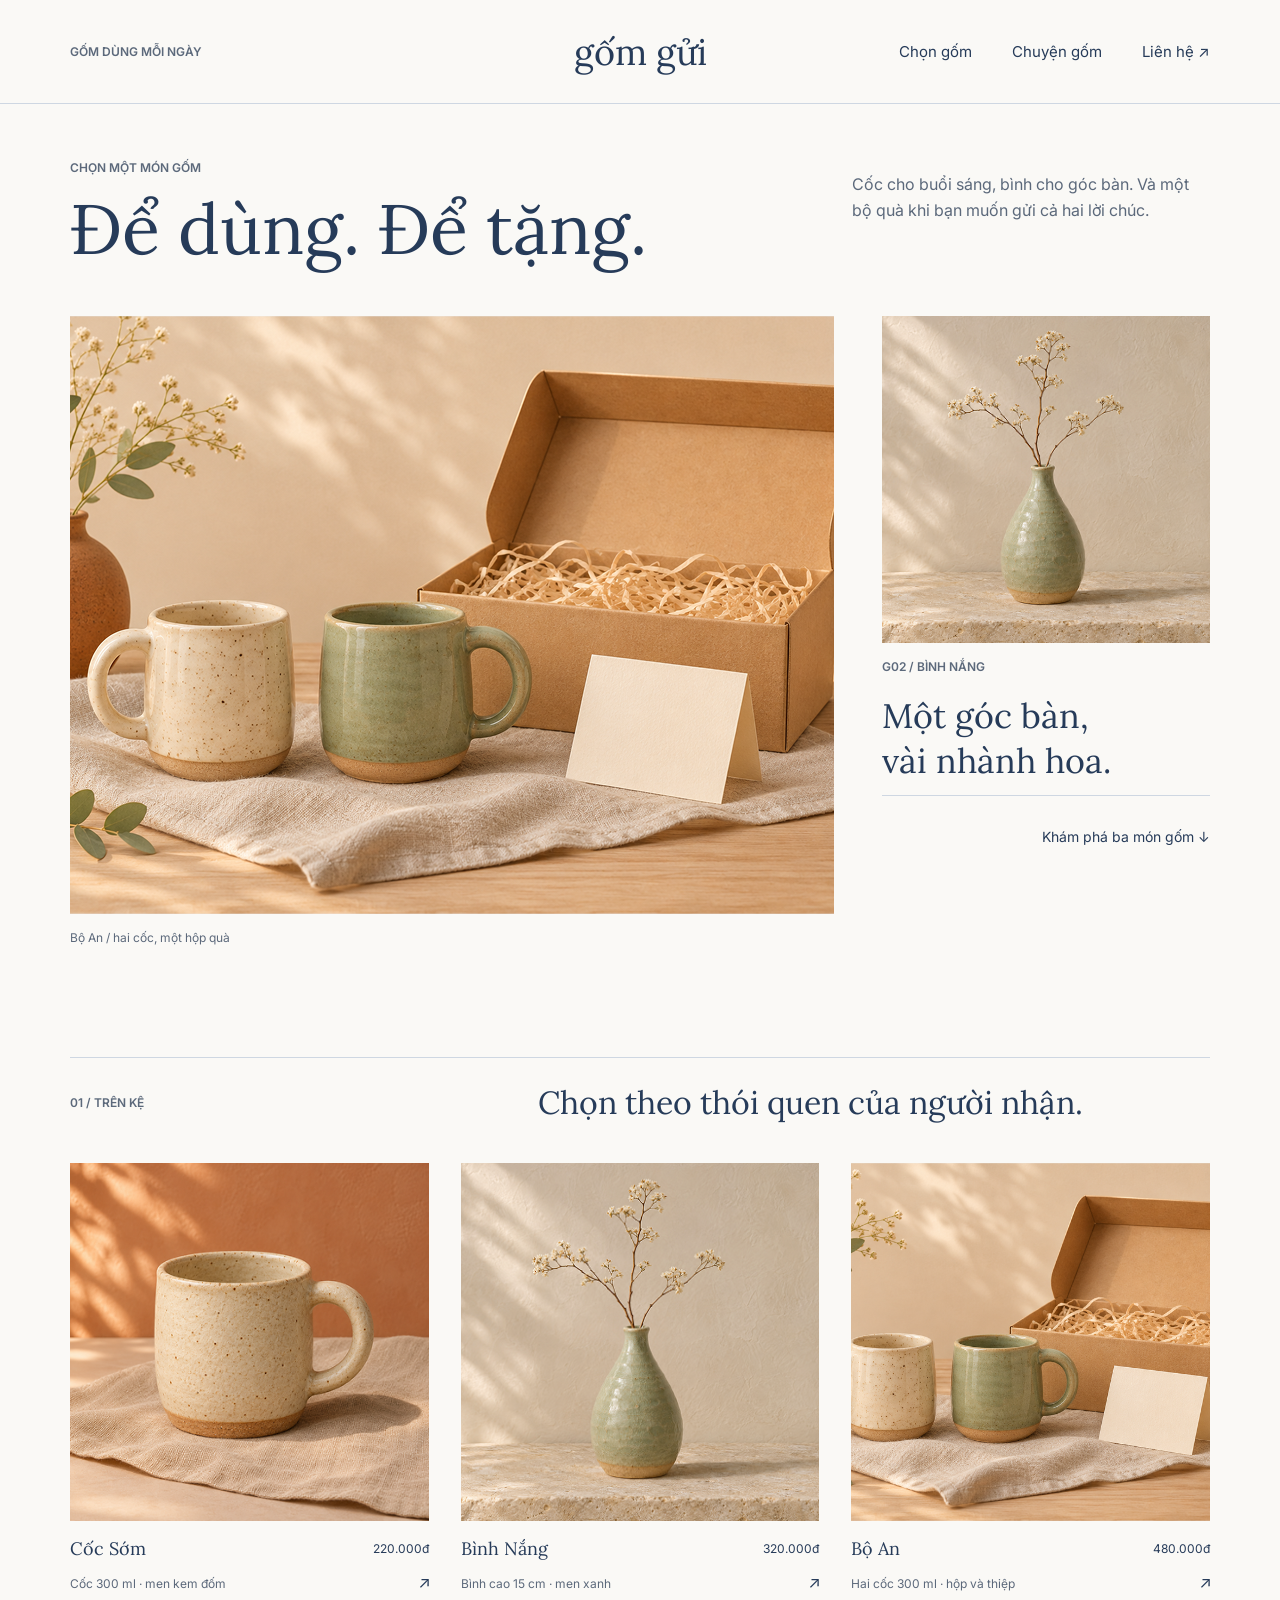
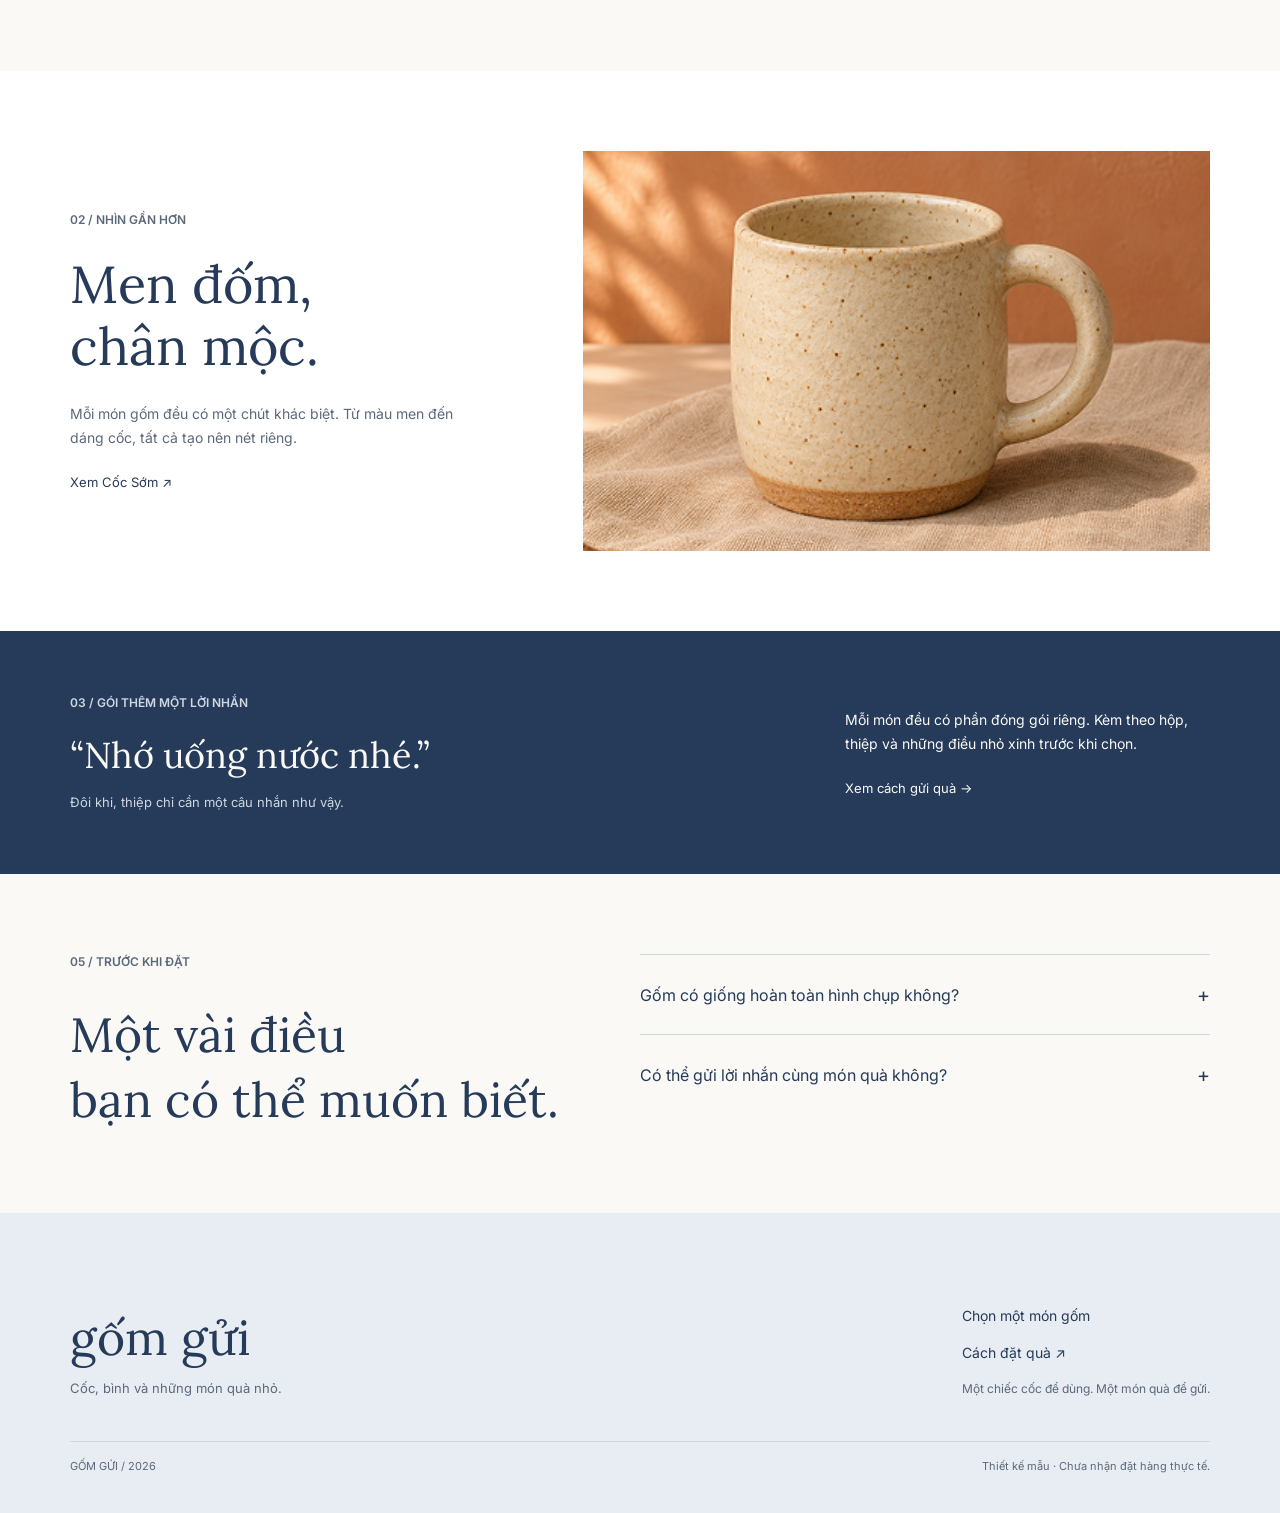
==== index.html @ cb10458b "first commit" ====
<!DOCTYPE html>
<html lang="vi">

<head>
    <meta charset="UTF-8">
    <meta name="viewport" content="width=device-width, initial-scale=1.0">
    <title>Gốm Gửi</title>
    <link rel="stylesheet" href="style.css">
    <link href="https://fonts.googleapis.com/css2?family=Inter:wght@400;600&family=Lora:wght@400&display=swap"
        rel="stylesheet">
</head>

<body>
    <div class="page">

        <header class="header">
            <p class="header-note">GỐM DÙNG MỖI NGÀY</p>
            <a href="#" class="logo">gốm gửi</a>
            <nav class="menu">
                <a href="#chon-gom">Chọn gốm</a>
                <a href="#chuyen-gom">Chuyện gốm</a>
                <a href="#lien-he">Liên hệ ↗</a>
            </nav>
        </header>

        <main>
            <section class="hero">
                <div class="hero-top">
                    <div class="hero-title">
                        <p class="small-title">CHỌN MỘT MÓN GỐM</p>
                        <h1>Để dùng. Để tặng.</h1>
                    </div>
                    <p class="hero-description">
                        Cốc cho buổi sáng, bình cho góc bàn.
                        Và một bộ quà khi bạn muốn gửi cả hai lời chúc.
                    </p>
                </div>

                <div class="hero-content">
                    <div class="main-image">
                        <img src="images/bo-an.png" alt="Bộ An">
                        <p class="image-note">Bộ An / hai cốc, một hộp quà</p>
                    </div>
                    <div class="side-content">
                        <img src="images/binh-nang.png" alt="Bình Nắng">
                        <p class="product-code">G02 / BÌNH NẮNG</p>
                        <h2>Một góc bàn,<br>vài nhành hoa.</h2>

                        <div class="side-line"></div>
                        <a href="#chon-gom" class="view-more">Khám phá ba món gốm ↓</a>
                    </div>
                </div>
            </section>

            <section class="product-section" id="chon-gom">
                <div class="section-top">
                    <p>01 / TRÊN KỆ</p>
                    <h2>Chọn theo thói quen của người nhận.</h2>
                </div>

                <div class="product-list">
                    <div class="product-item">
                        <a href="coc-som.html" class="product-image-link">
                            <img src="images/coc-gom.png" alt="Cốc Sớm">
                        </a>
                        <div class="product-info">
                            <div class="product-name">
                                <h3>
                                    <a href="coc-som.html">Cốc Sớm</a>
                                </h3>
                                <p>220.000đ</p>
                            </div>
                            <div class="product-description">
                                <p>Cốc 300 ml · men kem đốm</p>
                                <a href="coc-som.html" class="product-arrow">
                                    <img src="images/arrow-up-right.png" alt="Xem Cốc Sớm">
                                </a>
                            </div>
                        </div>
                    </div>

                    <div class="product-item">
                        <a href="binh-nang.html" class="product-image-link">
                            <img src="images/binh-xanh.png" alt="Bình Nắng">
                        </a>
                        <div class="product-info">
                            <div class="product-name">
                                <h3>
                                    <a href="binh-nang.html">Bình Nắng</a>
                                </h3>
                                <p>320.000đ</p>
                            </div>
                            <div class="product-description">
                                <p>Bình cao 15 cm · men xanh</p>
                                <a href="binh-nang.html" class="product-arrow">
                                    <img src="images/arrow-up-right.png" alt="Xem Bình Nắng">
                                </a>
                            </div>
                        </div>
                    </div>
                    <div class="product-item">
                        <a href="./bo-an.html" class="product-image-link">
                            <img src="./images/bo-an.png" alt="Bộ An">
                        </a>
                        <div class="product-info">
                            <div class="product-name">
                                <h3><a href="./bo-an.html">Bộ An</a></h3>
                                <p>480.000đ</p>
                            </div>
                            <div class="product-description">
                                <p>Hai cốc 300 ml · hộp và thiệp</p>
                                <a href="./bo-an.html" class="product-arrow">
                                    <img src="./images/arrow-up-right.png" alt="Xem Bộ An">
                                </a>
                            </div>
                        </div>
                    </div>
            </section>

            <section class="detail-section" id="chuyen-gom">
                <div class="detail-content">
                    <p class="section-label">02 / NHÌN GẦN HƠN</p>
                    <h2>Men đốm,<br>chân mộc.</h2>
                    <p>
                        Mỗi món gốm đều có một chút khác biệt.
                        Từ màu men đến dáng cốc, tất cả tạo nên nét riêng.
                    </p>
                    <a href="coc-som.html">Xem Cốc Sớm ↗</a>
                </div>

                <div class="detail-image">
                    <a href="coc-som.html">
                        <img src="images/coc-gom.png" alt="Cốc gốm men đốm">
                    </a>
                </div>
            </section>

            <section class="gift-section" id="gift-section">
                <div class="gift-content">
                    <div>
                        <p class="section-label">03 / GÓI THÊM MỘT LỜI NHẮN</p>
                        <h2>“Nhớ uống nước nhé.”</h2>
                        <p>Đôi khi, thiệp chỉ cần một câu nhắn như vậy.</p>
                    </div>

                    <div class="gift-description">
                        <p>
                            Mỗi món đều có phần đóng gói riêng.
                            Kèm theo hộp, thiệp và những điều nhỏ xinh
                            trước khi chọn.
                        </p>
                        <a href="#faq">Xem cách gửi quà →</a>
                    </div>
                </div>
            </section>

            <section class="faq-section" id="faq">
                <div class="faq-title">
                    <p class="section-label">05 / TRƯỚC KHI ĐẶT</p>
                    <h2>Một vài điều<br>bạn có thể muốn biết.</h2>
                </div>

                <div class="faq-list">
                    <div class="faq-item">
                        <p>Gốm có giống hoàn toàn hình chụp không?</p>
                        <span>+</span>
                    </div>
                    <div class="faq-item">
                        <p>Có thể gửi lời nhắn cùng món quà không?</p>
                        <span>+</span>
                    </div>
                </div>
            </section>
        </main>

        <footer class="footer" id="lien-he">
            <div class="footer-top">
                <div>
                    <p class="footer-logo">gốm gửi</p>
                    <p class="footer-note">Cốc, bình và những món quà nhỏ.</p>
                </div>

                <div class="footer-links">
                    <a href="#chon-gom">Chọn một món gốm</a>
                    <a href="#gift-section">Cách đặt quà ↗</a>
                    <p>Một chiếc cốc để dùng. Một món quà để gửi.</p>
                </div>
            </div>

            <div class="footer-bottom">
                <p>GỐM GỬI / 2026</p>
                <p>Thiết kế mẫu · Chưa nhận đặt hàng thực tế.</p>
            </div>
        </footer>

    </div>
</body>

</html>
---- style.css ----
* {
    margin: 0;
    padding: 0;
    box-sizing: border-box;
}

html {
    scroll-behavior: smooth;
}

body {
    width: 100%;
    display: flex;
    justify-content: center;
    color: #263B59;
    font-family: 'Inter', sans-serif;
}

.page {
    width: 100%;
    max-width: 1440px;
    display: flex;
    flex-direction: column;
}

.header {
    width: 100%;
    height: 104px;
    padding: 0 5.5%;
    display: flex;
    justify-content: space-between;
    align-items: center;
    position: relative;
    border-bottom: 1px solid #CED7E2;
    background-color: #FAF9F6;
}

.header-note {
    width: 270px;
    font-size: 12px;
    font-weight: 600;
    color: #5C697B;
}

.logo {
    position: absolute;
    left: 50%;
    transform: translateX(-50%);
    font-family: 'Lora', serif;
    font-size: 36px;
    color: #263B59;
    text-decoration: none;
}

.menu {
    display: flex;
    align-items: center;
    gap: 40px;
}

.menu a {
    color: #263B59;
    font-size: 15px;
    text-decoration: none;
}

.hero {
    width: 100%;
    padding: 56px 5.5% 64px;
    background-color: #FAF9F6;
}

.hero-top {
    min-height: 156px;
    display: flex;
    justify-content: space-between;
    position: relative;
}

.hero-title {
    width: 70%;
}

.small-title,
.section-label {
    font-size: 12px;
    font-weight: 600;
    color: #5C697B;
    padding-bottom: 10px;
}

.hero-title h1 {
    font-family: 'Lora', serif;
    font-size: 70px;
    font-weight: 400;
    line-height: 1.25;
}

.hero-description {
    width: 32%;
    font-size: 16px;
    line-height: 26px;
    color: #5C697B;
    padding-top: 11px;
}

.hero-content {
    width: 100%;
    display: flex;
    gap: 48px;
}

.main-image {
    width: 70%;
    min-width: 0;
}

.main-image img {
    width: 100%;
    height: 598px;
    display: block;
    object-fit: cover;
}

.image-note {
    padding-top: 16px;
    font-size: 12px;
    color: #5C697B;
}

.side-content {
    width: 30%;
    min-width: 0;
    display: flex;
    flex-direction: column;
    align-items: flex-start;
}

.side-content img {
    width: 100%;
    aspect-ratio: 1 / 1;
    display: block;
    object-fit: cover;
}

.product-code {
    padding-top: 16px;
    font-size: 12px;
    font-weight: 600;
    color: #5C697B;
}

.side-content h2 {
    padding-top: 20px;
    font-family: 'Lora', serif;
    font-size: 34px;
    font-weight: 400;
    line-height: 1.3;
}

.side-content a {
    padding-top: 24px;
    font-size: 14px;
    color: #263B59;
    text-decoration: none;
}

.side-line {
    width: 100%;
    height: 1px;
    background-color: #CED7E2;
    margin-top: 12px;
}

.side-content .view-more {
    align-self: flex-end;
    padding-top: 32px;
}

.product-section {
    width: 100%;
    padding: 48px 5.5% 80px;
    background-color: #FAF9F6;
}

.section-top {
    width: 100%;
    min-height: 64px;
    display: flex;
    justify-content: space-between;
    align-items: center;
    border-top: 1px solid #CED7E2;
    padding-top: 24px;
}

.section-top p {
    font-size: 12px;
    font-weight: 600;
    color: #5C697B;
}

.section-top h2 {
    width: 70%;
    text-align: center;
    font-family: 'Lora', serif;
    font-size: 32px;
    font-weight: 400;
}

.product-list {
    width: 100%;
    display: flex;
    gap: 32px;
    padding-top: 40px;
}

.product-item {
    flex: 1;
    min-width: 0;
}

.product-item img {
    width: 100%;
    aspect-ratio: 1 / 1;
    display: block;
    object-fit: cover;
}

.product-info {
    padding-top: 16px;
}

.product-name {
    display: flex;
    justify-content: space-between;
    align-items: center;
}

.product-name h3 {
    font-family: 'Lora', serif;
    font-size: 18px;
    font-weight: 400;
}

.product-name p {
    font-size: 12px;
}

.product-description {
    display: flex;
    justify-content: space-between;
    align-items: center;
    padding-top: 16px;
}

.product-description p {
    font-size: 12px;
    color: #5C697B;
}

.product-description a {
    font-size: 16px;
    color: #263B59;
    text-decoration: none;
}

.detail-section {
    width: 100%;
    min-height: 560px;
    padding: 80px 5.5%;
    display: flex;
    justify-content: space-between;
    align-items: center;
    gap: 48px;
}

.detail-content {
    width: 40%;
}

.detail-content h2 {
    font-family: 'Lora', serif;
    font-size: 52px;
    font-weight: 400;
    line-height: 1.2;
    padding-top: 16px;
}

.detail-content > p:not(.section-label) {
    max-width: 420px;
    padding-top: 24px;
    font-size: 14px;
    line-height: 24px;
    color: #5C697B;
}

.detail-content a {
    display: inline-block;
    padding-top: 24px;
    font-size: 13px;
    color: #263B59;
    text-decoration: none;
}

.detail-image {
    width: 55%;
}

.detail-image img {
    width: 100%;
    height: 400px;
    display: block;
    object-fit: cover;
}

.gift-section {
    width: 100%;
    padding: 64px 5.5%;
    background-color: #263B59;
    color: #FAF9F6;
}

.gift-content {
    display: flex;
    justify-content: space-between;
    align-items: center;
    gap: 48px;
}

.gift-section .section-label {
    color: #CED7E2;
}

.gift-content h2 {
    font-family: 'Lora', serif;
    font-size: 36px;
    font-weight: 400;
    padding-top: 12px;
}

.gift-content > div:first-child > p:last-child {
    padding-top: 16px;
    font-size: 13px;
    color: #CED7E2;
}

.gift-description {
    width: 32%;
}

.gift-description p {
    font-size: 14px;
    line-height: 24px;
}

.gift-description a {
    display: inline-block;
    padding-top: 24px;
    color: #FAF9F6;
    font-size: 13px;
    text-decoration: none;
}

.faq-section {
    width: 100%;
    padding: 80px 5.5%;
    display: flex;
    justify-content: space-between;
    align-items: flex-start;
    gap: 48px;
    background-color: #FAF9F6;
}

.faq-title {
    width: 45%;
}

.faq-title h2 {
    padding-top: 24px;
    font-family: 'Lora', serif;
    font-size: 48px;
    font-weight: 400;
    line-height: 1.35;
}

.faq-list {
    width: 50%;
}

.faq-item {
    min-height: 80px;
    display: flex;
    justify-content: space-between;
    align-items: center;
    gap: 20px;
    border-top: 1px solid #CED7E2;
    font-size: 16px;
}

.faq-item span {
    font-size: 20px;
}

.footer {
    width: 100%;
    padding: 48px 5.5% 24px;
    background-color: #E7EDF2;
}

.footer-top {
    min-height: 180px;
    display: flex;
    justify-content: space-between;
    align-items: center;
}

.footer-logo {
    font-family: 'Lora', serif;
    font-size: 48px;
}

.footer-note {
    padding-top: 12px;
    font-size: 13px;
    color: #5C697B;
}

.footer-links {
    display: flex;
    flex-direction: column;
    gap: 20px;
    align-items: flex-start;
}

.footer-links a {
    color: #263B59;
    font-size: 14px;
    text-decoration: none;
}

.footer-links p {
    font-size: 12px;
    color: #5C697B;
}

.footer-bottom {
    min-height: 48px;
    display: flex;
    justify-content: space-between;
    align-items: center;
    border-top: 1px solid #CED7E2;
    font-size: 11px;
    color: #5C697B;
}
.product-name h3 a {
    color: #263B59;
    text-decoration: none;
    font-family: 'Lora', serif;
    font-size: 18px;
    font-weight: 400;
}
.product-name h3 a:hover {
    text-decoration: underline;
}
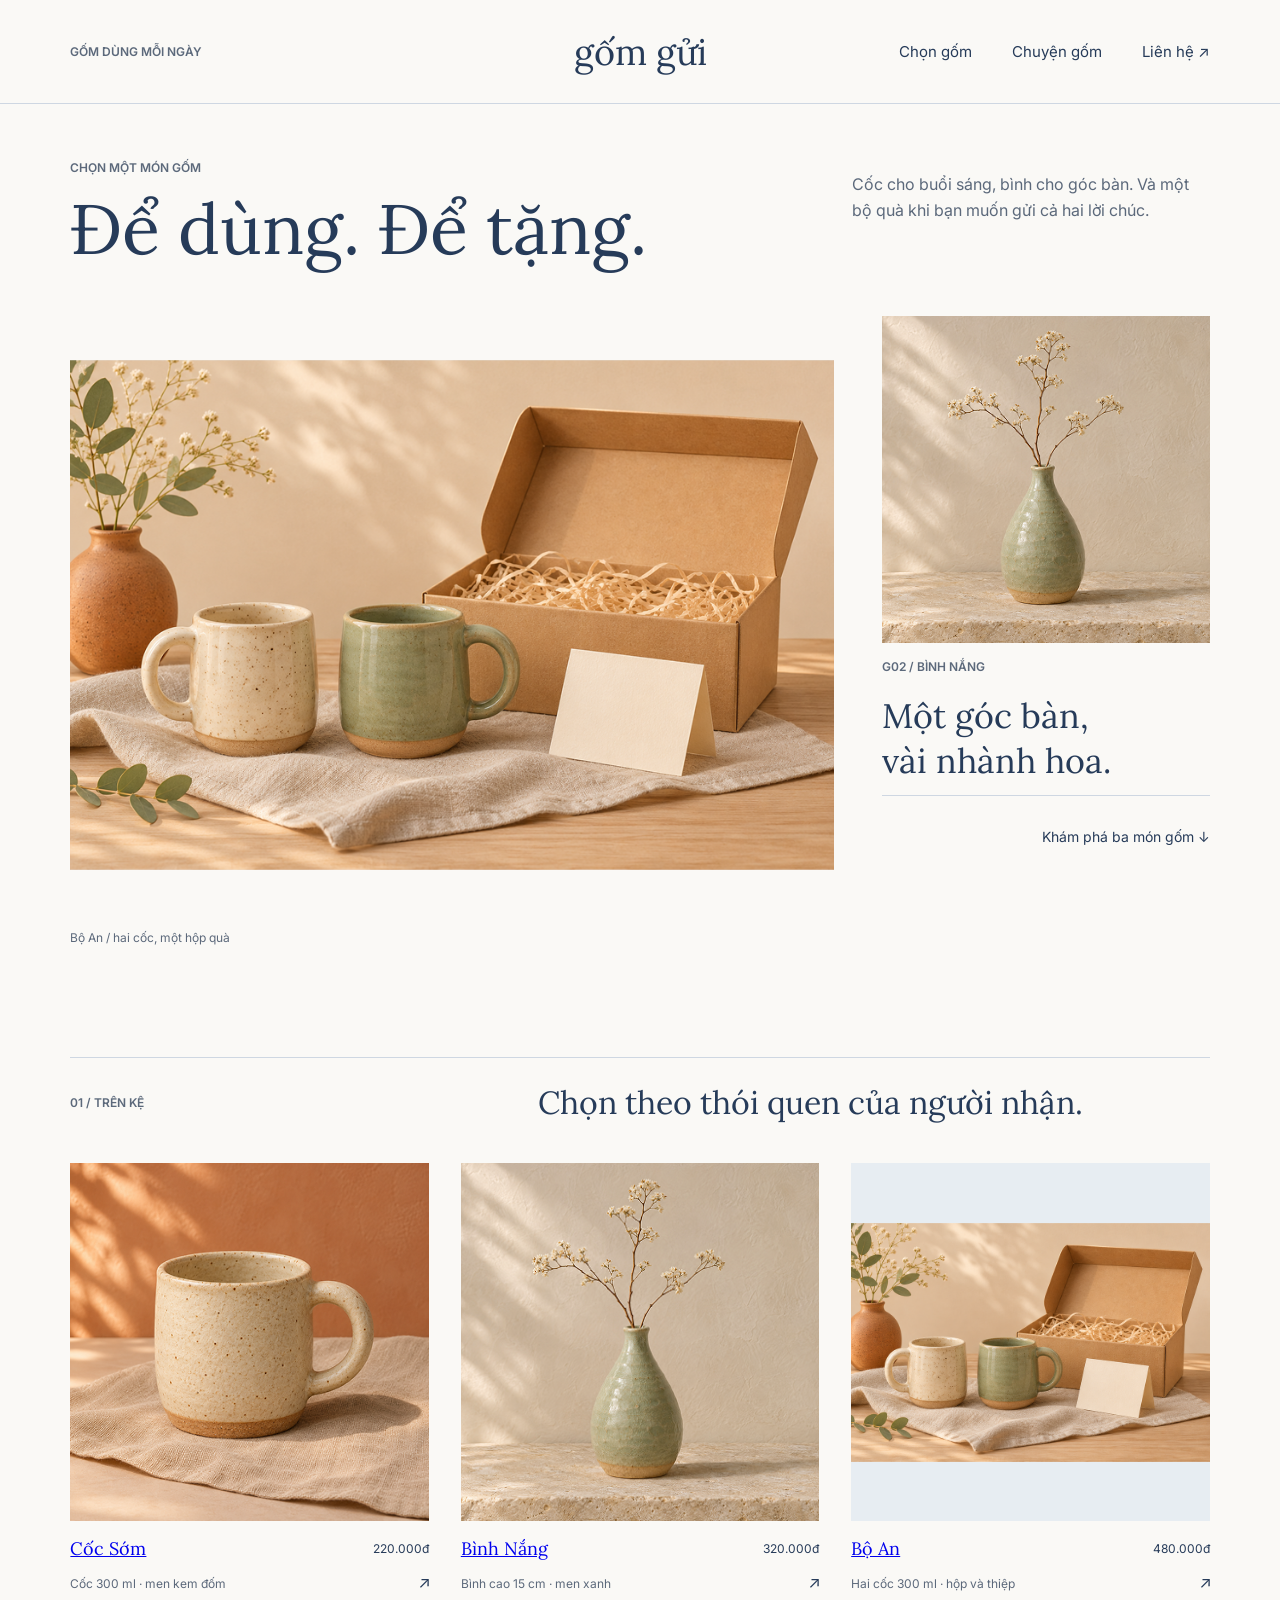
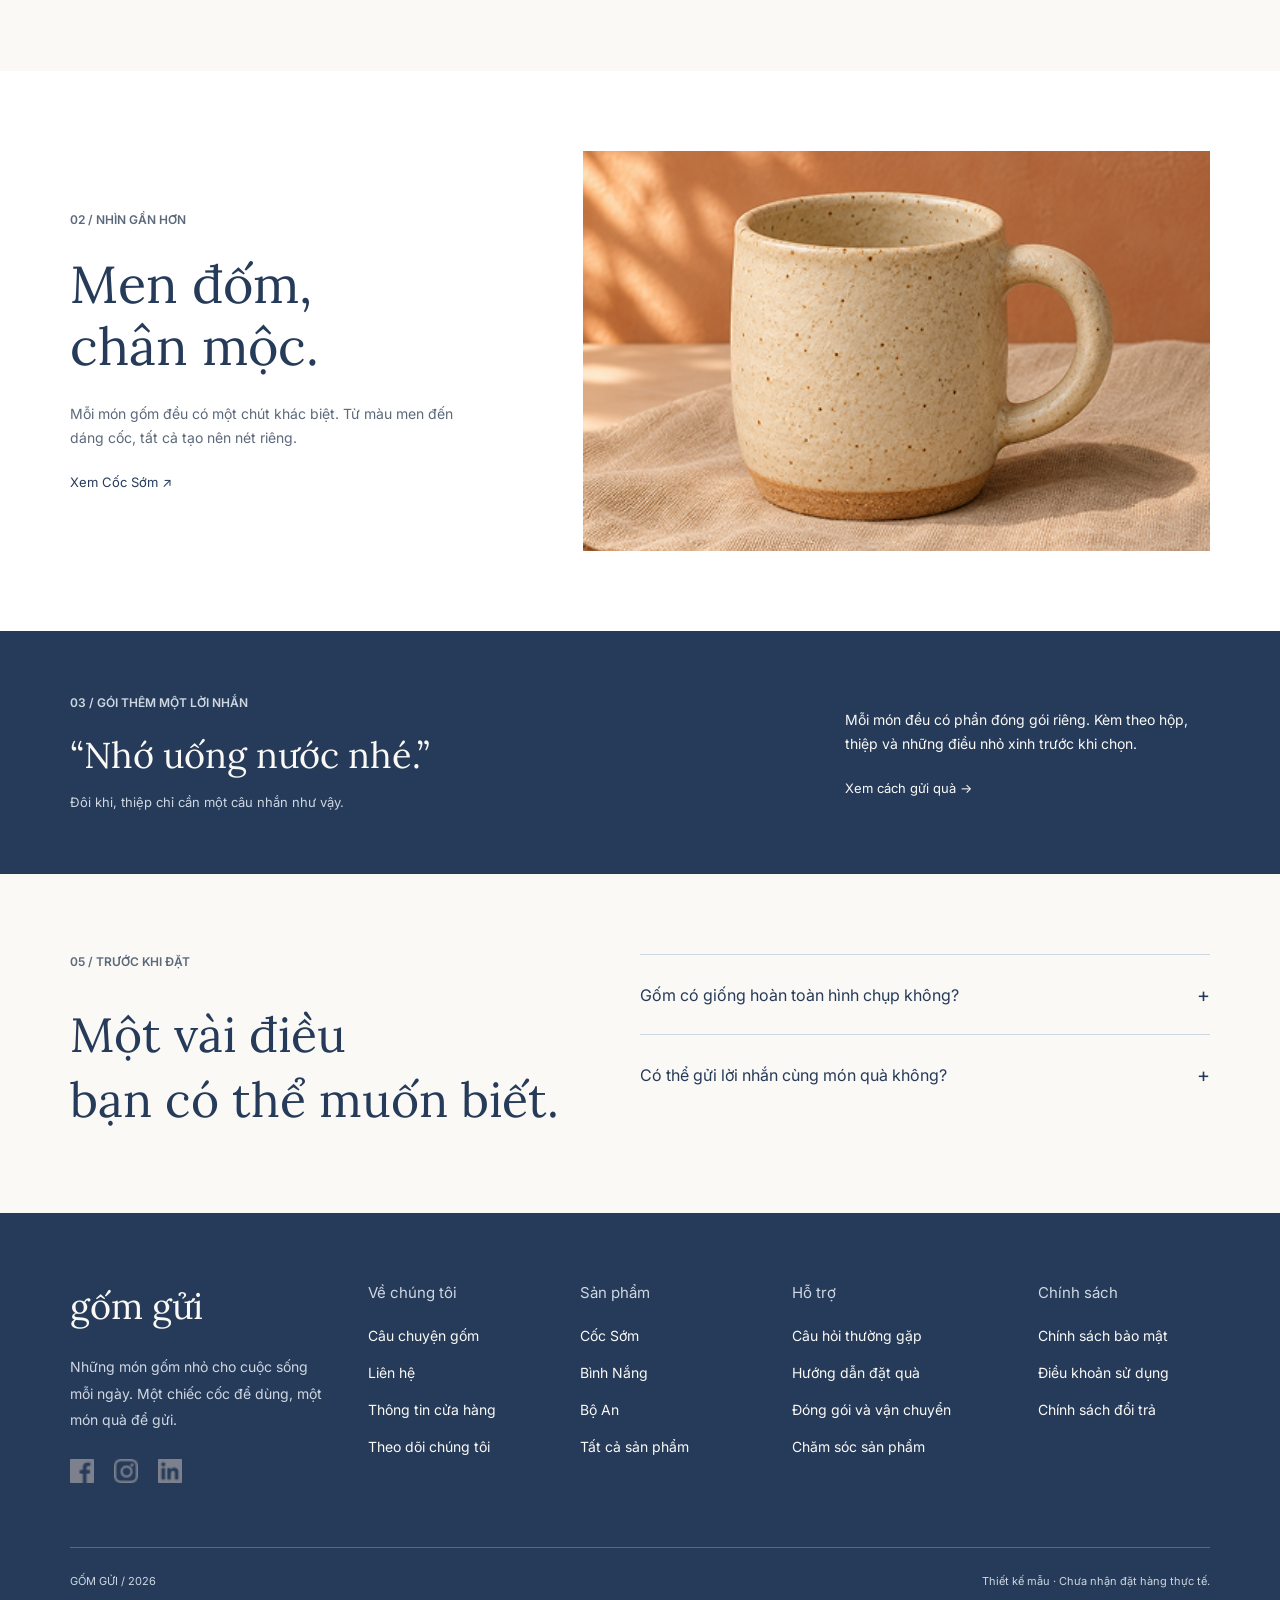
==== commit bc88c46b: "chinhsuathem" ====
--- a/index.html
+++ b/index.html
@@ -172,18 +172,49 @@
                 </div>
             </section>
         </main>
-
         <footer class="footer" id="lien-he">
-            <div class="footer-top">
-                <div>
-                    <p class="footer-logo">gốm gửi</p>
-                    <p class="footer-note">Cốc, bình và những món quà nhỏ.</p>
-                </div>
-
-                <div class="footer-links">
-                    <a href="#chon-gom">Chọn một món gốm</a>
-                    <a href="#gift-section">Cách đặt quà ↗</a>
-                    <p>Một chiếc cốc để dùng. Một món quà để gửi.</p>
+            <div class="footer-container">
+                <div class="footer-intro">
+                    <a href="#" class="footer-logo">gốm gửi</a>
+                    <p>
+                        Những món gốm nhỏ cho cuộc sống mỗi ngày.
+                        Một chiếc cốc để dùng, một món quà để gửi.
+                    </p>
+                    <div class="footer-social">
+                        <a href="#"><img src="images/facebook.png" alt="Facebook"></a>
+                        <a href="#"><img src="images/instagram.png" alt="Instagram"></a>
+                        <a href="#"><img src="images/linkedin.png" alt="TikTok"></a>
+                    </div>
+                </div>
+                <div class="footer-column">
+                    <h3>Về chúng tôi</h3>
+                    <a href="#chuyen-gom">Câu chuyện gốm</a>
+                    <a href="#lien-he">Liên hệ</a>
+                    <a href="#">Thông tin cửa hàng</a>
+                    <a href="#">Theo dõi chúng tôi</a>
+                </div>
+
+                <div class="footer-column">
+                    <h3>Sản phẩm</h3>
+                    <a href="coc-som.html">Cốc Sớm</a>
+                    <a href="binh-nang.html">Bình Nắng</a>
+                    <a href="bo-an.html">Bộ An</a>
+                    <a href="#chon-gom">Tất cả sản phẩm</a>
+                </div>
+
+                <div class="footer-column">
+                    <h3>Hỗ trợ</h3>
+                    <a href="#faq">Câu hỏi thường gặp</a>
+                    <a href="#gift-section">Hướng dẫn đặt quà</a>
+                    <a href="#">Đóng gói và vận chuyển</a>
+                    <a href="#">Chăm sóc sản phẩm</a>
+                </div>
+
+                <div class="footer-column">
+                    <h3>Chính sách</h3>
+                    <a href="#">Chính sách bảo mật</a>
+                    <a href="#">Điều khoản sử dụng</a>
+                    <a href="#">Chính sách đổi trả</a>
                 </div>
             </div>
 
@@ -192,7 +223,6 @@
                 <p>Thiết kế mẫu · Chưa nhận đặt hàng thực tế.</p>
             </div>
         </footer>
-
     </div>
 </body>
 
--- a/style.css
+++ b/style.css
@@ -120,7 +120,8 @@
     width: 100%;
     height: 598px;
     display: block;
-    object-fit: cover;
+    object-fit: contain;
+    object-position: center;
 }
 
 .image-note {
@@ -226,6 +227,15 @@
     display: block;
     object-fit: cover;
 }
+.product-item:nth-child(3) .product-image-link {
+    display: block;
+    background-color: #E7EDF2;
+}
+.product-item:nth-child(3) img {
+    width: 100%;
+    aspect-ratio: 1 / 1;
+    object-fit: contain;
+}
 
 .product-info {
     padding-top: 16px;
@@ -402,64 +412,73 @@
     font-size: 20px;
 }
 
+
 .footer {
     width: 100%;
-    padding: 48px 5.5% 24px;
-    background-color: #E7EDF2;
-}
-
-.footer-top {
-    min-height: 180px;
-    display: flex;
-    justify-content: space-between;
-    align-items: center;
-}
-
+    padding: 70px 5.5% 24px;
+    background-color: #263B59;
+    color: #FAF9F6;
+}
+.footer-container {
+    display: grid;
+    grid-template-columns: 1.5fr 1fr 1fr 1.2fr 1fr;
+    gap: 40px;
+    padding-bottom: 60px;
+}
+.footer-intro {
+    max-width: 300px;
+}
 .footer-logo {
-    font-family: 'Lora', serif;
-    font-size: 48px;
-}
-
-.footer-note {
-    padding-top: 12px;
-    font-size: 13px;
-    color: #5C697B;
-}
-
-.footer-links {
+    display: inline-block;
+    font-family: 'Lora', serif;
+    font-size: 36px;
+    color: #FAF9F6;
+    text-decoration: none;
+    margin-bottom: 25px;
+}
+.footer-intro p {
+    font-size: 14px;
+    line-height: 1.9;
+    color: #CED7E2;
+    margin-bottom: 25px;
+}
+.footer-social {
+    display: flex;
+    gap: 20px;
+    align-items: center;
+}
+.footer-social img {
+    width: 24px;
+    height: 24px;
+    object-fit: contain;
+}
+.footer-column {
     display: flex;
     flex-direction: column;
     gap: 20px;
-    align-items: flex-start;
-}
-
-.footer-links a {
-    color: #263B59;
+}
+.footer-column h3 {
+    color: #CED7E2;
+    font-size: 15px;
+    font-weight: 400;
+    margin-bottom: 5px;
+}
+.footer-column a {
+    color: #FAF9F6;
     font-size: 14px;
     text-decoration: none;
 }
-
-.footer-links p {
-    font-size: 12px;
-    color: #5C697B;
-}
-
+.footer-column a:hover,
+.footer-social a:hover {
+    color: #D6B58C;
+}
 .footer-bottom {
     min-height: 48px;
     display: flex;
     justify-content: space-between;
     align-items: center;
-    border-top: 1px solid #CED7E2;
+    border-top: 1px solid #5C697B;
+    padding-top: 20px;
     font-size: 11px;
-    color: #5C697B;
-}
-.product-name h3 a {
-    color: #263B59;
-    text-decoration: none;
-    font-family: 'Lora', serif;
-    font-size: 18px;
-    font-weight: 400;
-}
-.product-name h3 a:hover {
-    text-decoration: underline;
-}+    color: #CED7E2;
+}
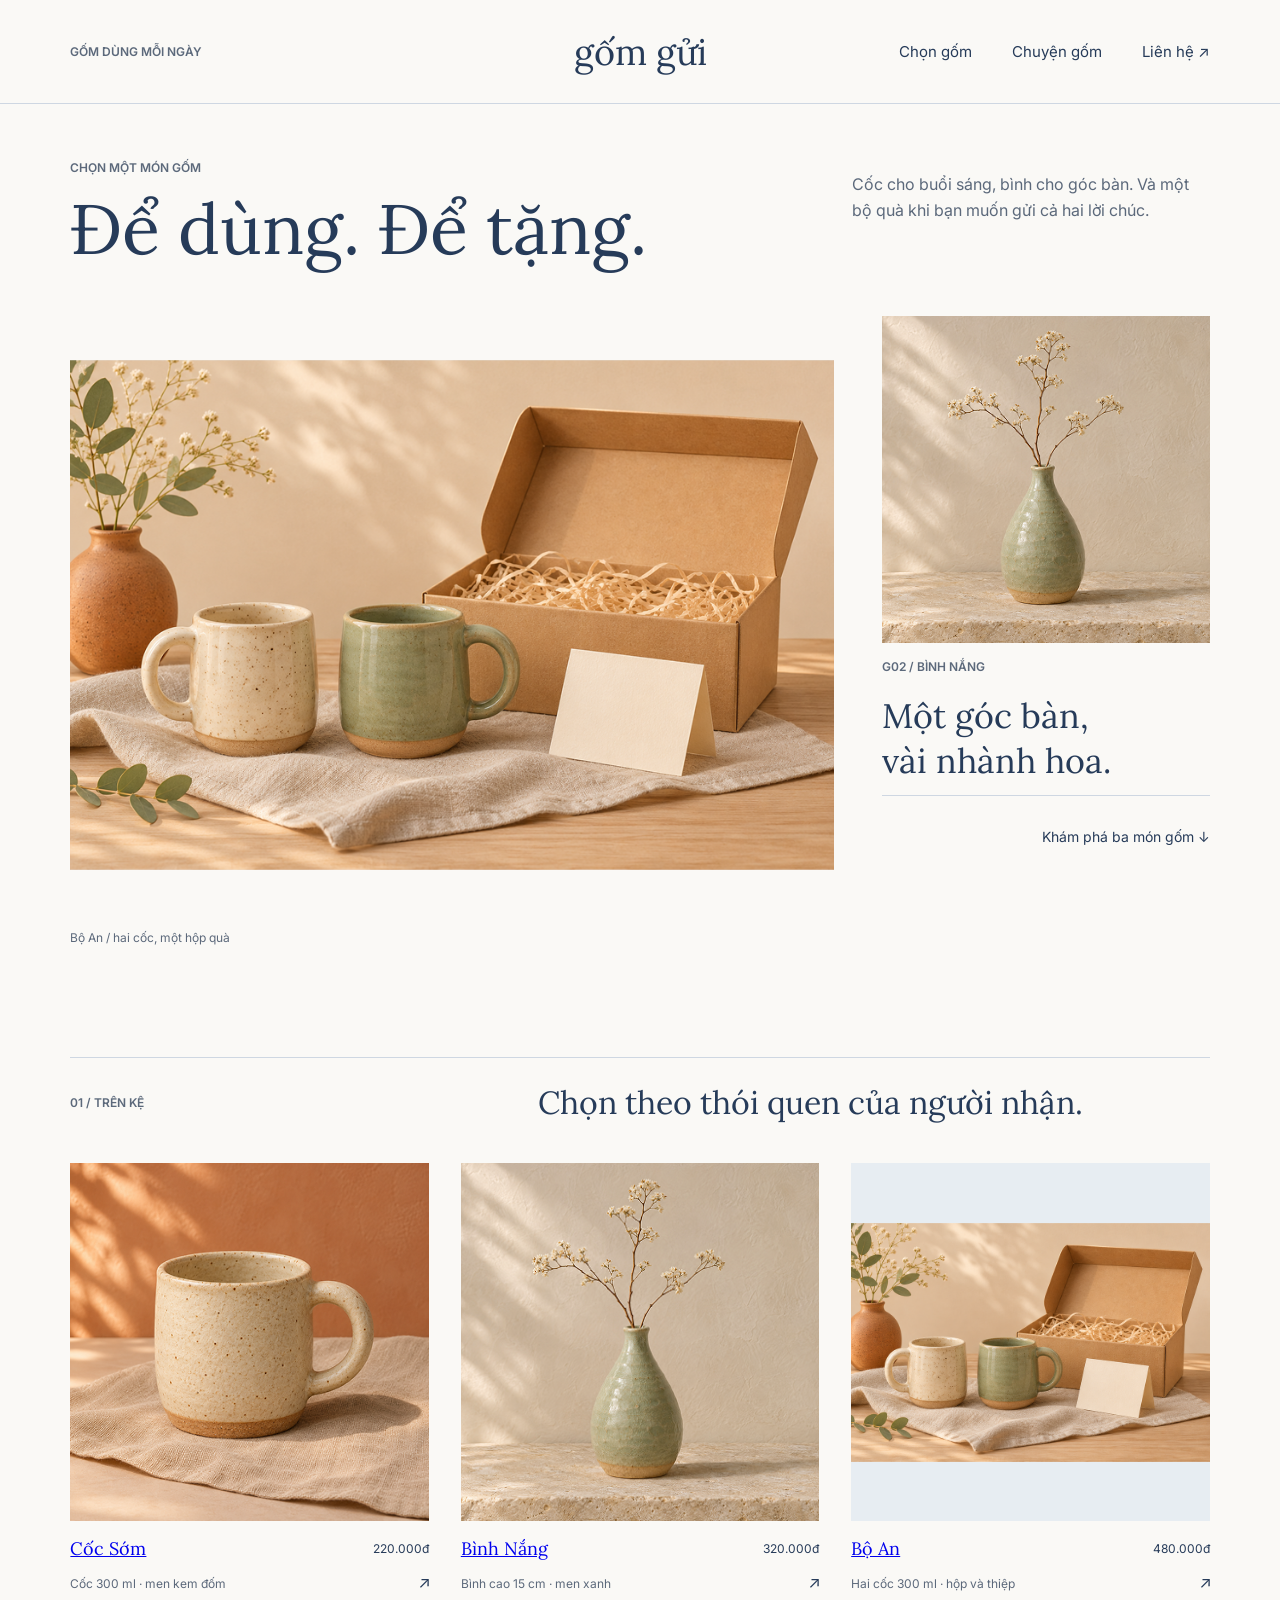
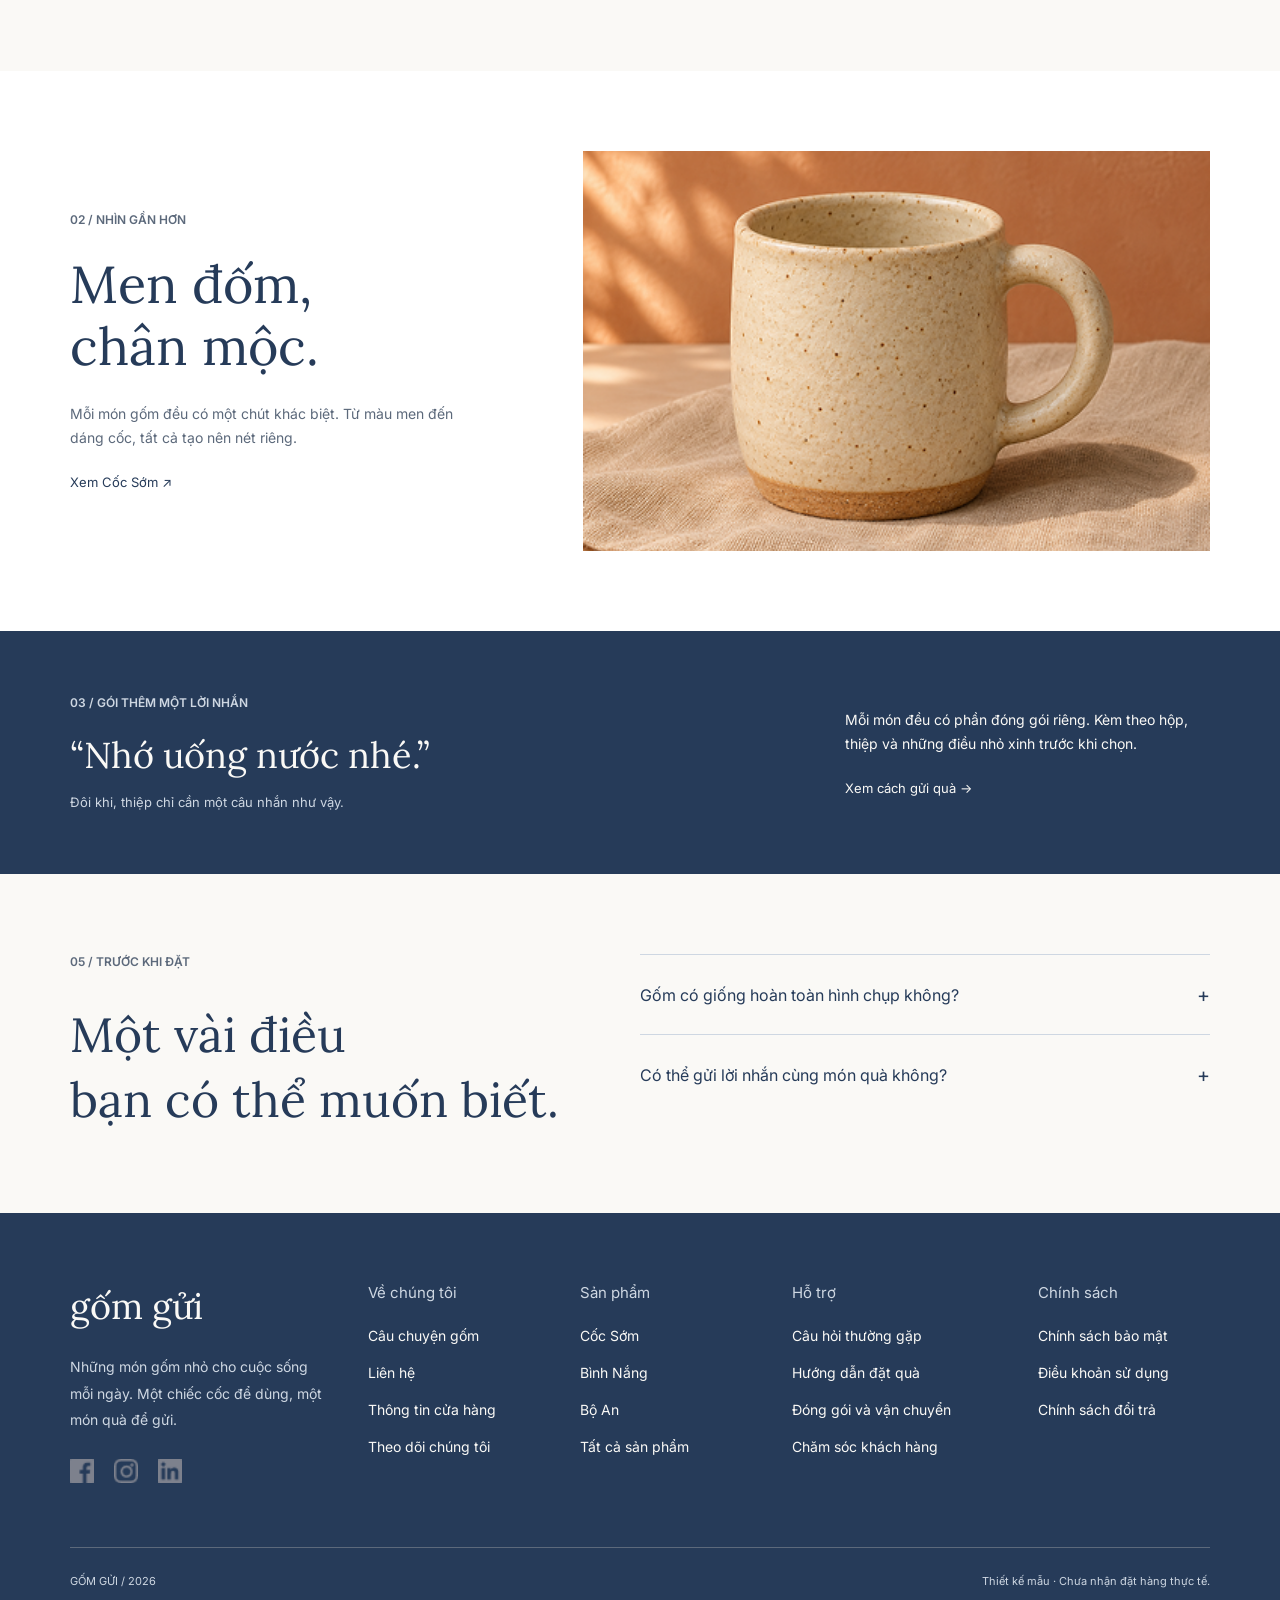
==== commit ffc180cd: "1" ====
--- a/index.html
+++ b/index.html
@@ -207,7 +207,7 @@
                     <a href="#faq">Câu hỏi thường gặp</a>
                     <a href="#gift-section">Hướng dẫn đặt quà</a>
                     <a href="#">Đóng gói và vận chuyển</a>
-                    <a href="#">Chăm sóc sản phẩm</a>
+                    <a href="#">Chăm sóc khách hàng</a>
                 </div>
 
                 <div class="footer-column">
